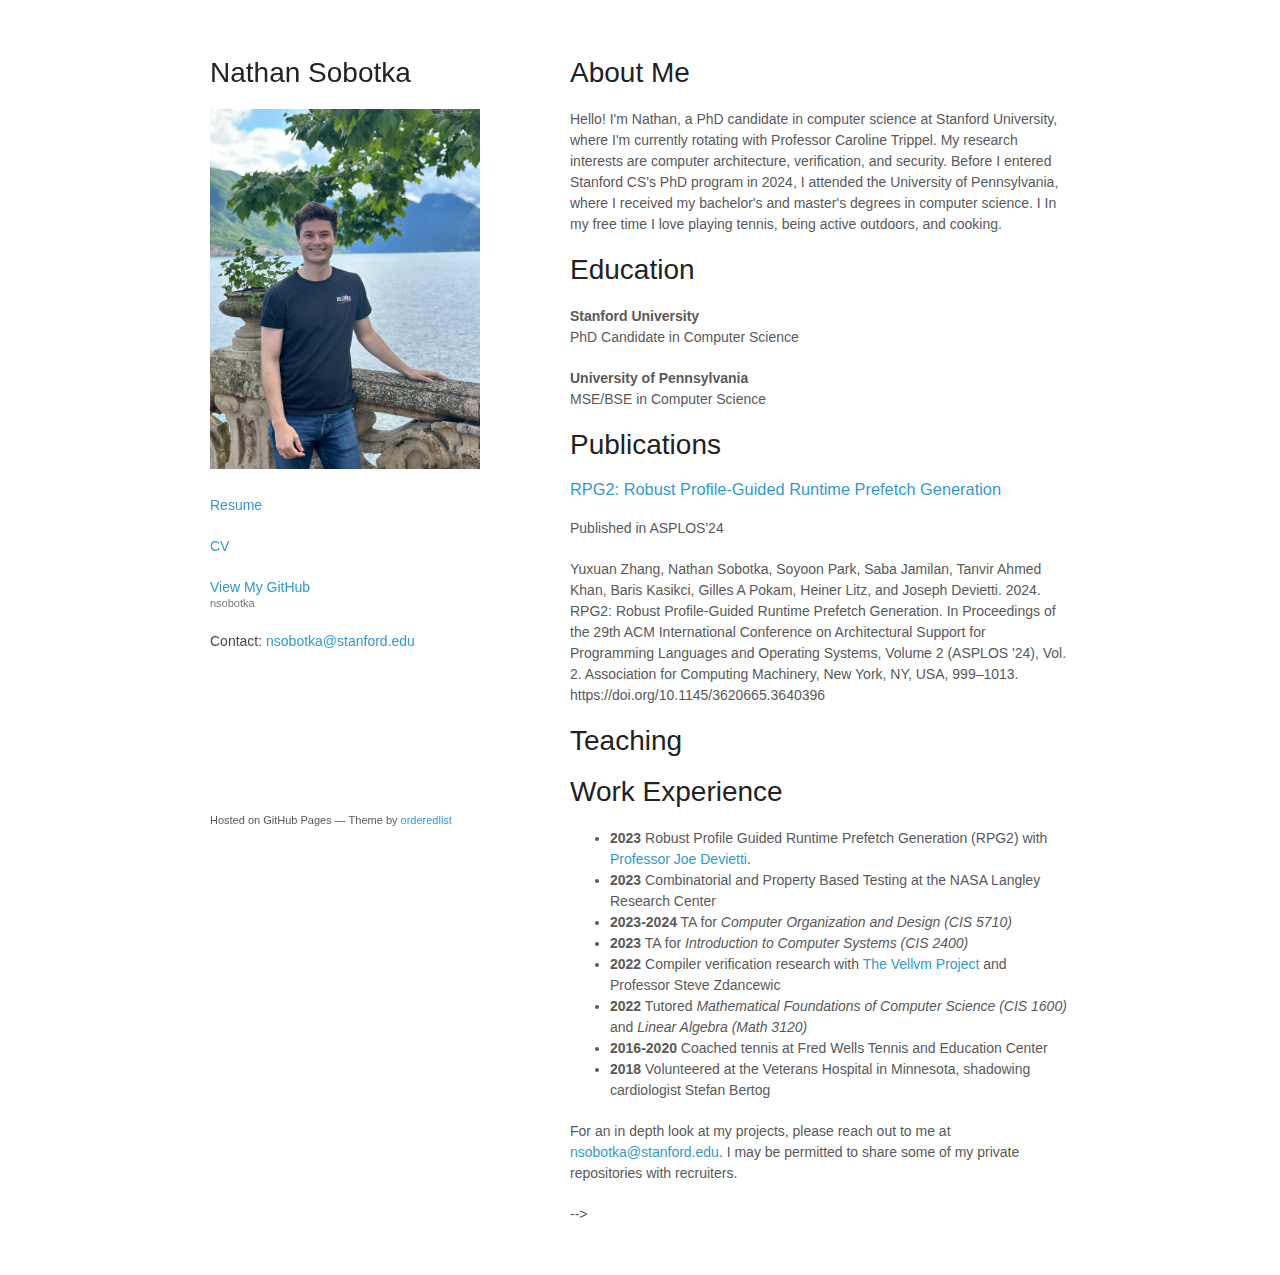
==== index.html @ a86ad49d "Update index.html" ====
<!doctype html>
<html>
  <head>
    
<!--     Example on how to format pages: https://cablanc.github.io/index.html -->
    
    <meta charset="utf-8">
    <meta http-equiv="X-UA-Compatible" content="chrome=1">
    <meta name="description" content="Developer | Personal Website">
    <meta name="keywords" content="Nathan Sobotka, Computer Science, PL, Programming Languages, UPenn, Programmer, Nathan, Sobotka, Coding, Research">
    <meta name="author" content="Nathan Sobotka">
    <meta name="google-site-verification" content="Agy_Vtsr8vdf1ypIZ7sLUDuXt4aluddeTQwLoQP4Ubs" />
    <title>Nathan Sobotka</title>

    <link rel="stylesheet" href="stylesheets/styles.css">
    <link rel="stylesheet" href="stylesheets/pygment_trac.css">
    <meta name="viewport" content="width=device-width">
    <!--[if lt IE 9]>
    <script src="//html5shiv.googlecode.com/svn/trunk/html5.js"></script>
    <![endif]-->
  </head>
  <body>
    <div class="wrapper">
      <header>
        <h1>Nathan Sobotka</h1>
          <img src="https://nsobotka.github.io/Website_Self_Pic.jpg" alt="Image of myself">
          <p></p>
        <h4><a href="Nathan_Sobotka_Resume.pdf" target="_blank">Resume</a></h4>
        <h4><a href="Nathan_Sobotka_CV.pdf" target="_blank">CV</a></h4>
        <p class="view"><a href="https://github.com/nsobotka" target="_blank">View My GitHub <small>nsobotka</small></a></p>
        <h4>Contact: <a href="mailto:nsobotka@stanford.edu">nsobotka@stanford.edu</a></h4>
      </header>
      <section>
        <h1>About Me</h1>

<!--         <p><em>View the <a href="http://github.github.com/github-flavored-markdown/sample_content.html">source of this content</a>.</em></p> -->

        <p>Hello! I'm Nathan, a PhD candidate in computer science at Stanford University, where I'm currently rotating with Professor Caroline Trippel. My research interests are computer architecture, verification, and security. Before I entered Stanford CS's PhD program in 2024, I attended the University of Pennsylvania, where I received my bachelor's and master's degrees in computer science. 
          I In my free time I love playing tennis, being active outdoors, and cooking.</p>

<!--         <p>I spent summer 2023 working with <a href = "https://www.cis.upenn.edu/~devietti/" target="_blank"> Professor Joe Devietti</a> on a project called Robust Profile Guided Runtime Prefetch Generation (RPG2). 
          The project worked on dynamically inserting prefetch statements into C and C++ binaries to increase performance. RPG2 achieves of speedup of up to 2.15x. Because RPG2 is dynamic, it is capable of tuning the prefetch
          distance while the code is running, and it can turn itself off when prefetching hurts performance! 
        </p> -->

        <!-- <p>I am currently working with the <a href="https://deepspec.org/main" target="_blank">DeepSpec NSF Expedition</a>.<br>
        More specifically, I am part of the team creating <a href="https://www.cis.upenn.edu/~stevez/vellvm/" target="_blank">Vellvm</a> (Verified LLVM).</p> -->
        
<!--         <p>Additionally, I was an intern at the NASA Langley Research Center over summer 2023. There, we worked on combining static analysis with property based testing.
          Two common property-based testing techniques, randomized testing and enumeration, both have drawbacks. Randomized testing is unlikely to find rare errors, 
          while enumeration techniques are unlikely to find large inputs that cause bugs. Because of this, we created a system that uses static analysis to find 
          the constructor patterns in Haskell code, and use those patterns to inform a combinatorial testing suite. With this extra guidance, combinatorial testing
          our testing is able to find bugs other testing methodologies cannot.
        </p> -->

        <h1>Education</h1>

        <p><b>Stanford University</b><br>
            PhD Candidate in Computer Science </p>
        <p><b>University of Pennsylvania</b><br>
            MSE/BSE in Computer Science </p>


        <h1>Publications</h1>

        <h3><a href="https://dl.acm.org/doi/10.1145/3620665.3640396" target="_blank">RPG2: Robust Profile-Guided Runtime Prefetch Generation</a></h3>
        <p>Published in ASPLOS'24</p>
        <p>Yuxuan Zhang, Nathan Sobotka, Soyoon Park, Saba Jamilan, Tanvir Ahmed Khan, Baris Kasikci, Gilles A Pokam, Heiner Litz, and Joseph Devietti. 2024. RPG2: Robust Profile-Guided Runtime Prefetch Generation. In Proceedings of the 29th ACM International Conference on Architectural Support for Programming Languages and Operating Systems, Volume 2 (ASPLOS '24), Vol. 2. Association for Computing Machinery, New York, NY, USA, 999–1013. https://doi.org/10.1145/3620665.3640396</p>

        <h1>Teaching</h1>

        <h1>Work Experience</h1>
        
        <ul>
          <li><b>2023</b> Robust Profile Guided Runtime Prefetch Generation (RPG2) with <a href = "https://www.cis.upenn.edu/~devietti/" target="_blank"> Professor Joe Devietti</a>. </li>
          <li><b>2023</b> Combinatorial and Property Based Testing at the NASA Langley Research Center </li>
          <li><b>2023-2024</b> TA for <i>Computer Organization and Design (CIS 5710)</i> </li>
          <li><b>2023</b> TA for <i>Introduction to Computer Systems (CIS 2400)</i> </li>
          <li><b>2022</b> Compiler verification research with <a href="https://www.cis.upenn.edu/~stevez/vellvm/" target="_blank"> The Vellvm Project </a> and Professor Steve Zdancewic </li>
          <li><b>2022</b> Tutored <i>Mathematical Foundations of Computer Science (CIS 1600)</i> and <i>Linear Algebra (Math 3120)</i> </li>
          <li><b>2016-2020</b> Coached tennis at Fred Wells Tennis and Education Center</li>
          <li><b>2018</b> Volunteered at the Veterans Hospital in Minnesota, shadowing cardiologist Stefan Bertog</li>
        </ul>
        
<!--         <h1>Projects</h1>

        <ul>
          <li><b>RPG2:</b> I worked on the Robust Profile Guided Runtime Prefetch Generation (RPG2) under Professor Joe Devietti. In this project we dynamically inserted prefetch statements into binaries. Inserting prefetch statements is an extremely difficult task, that varies widely based on program, input, and machine. Therefore, dynamic insertion has a few advantages over static, including the ability to tune the prefetch distance and stop prefetching should it hurt performance. I worked on testing speedup, IPC, MPKI, dynamic instruction count, and more, all across 7 different benchmarks while comparing the results to past work. Additionally, I worked on the search algorithm RPG2 uses to find the optimal prefetch distance. </li>
          <li><b>NASA:</b> As a NASA intern in combinatorial and property based testing, one partner and I reviewed multiple academic academic papers in the field of automated testing in function programming languages. Based on our findings, we identified an area that automated testing can sometimes fail to identify, that is, programs with large and rare inputs that cause bugs. Given this information, we developed a strategy for automated testing to identify these bugs: use the function constructors to inform combinatorial testing. Because any large and rare bug is likely to be due to a specific case of a function, and therefore written into the code explicitly, our testing methology will be able to identify these bugs.</li>
          <li><a href="https://www.cis.upenn.edu/~stevez/vellvm/" target="_blank">The Vellvm Project.</a> I was part of the team working on the memory model of the Vellvm Project, where I worked under Professor Steve Zdancewic. The project is available at <a href="https://github.com/vellvm" target="_blank">https://github.com/vellvm</a>. I worked on testing the memory model by writing unit tests in LLVM, automated tests in QuickChick, and writing proofs using the Coq Proof Assistant. Additionally, I worked on a creating public Monad library for Coq, where we defined and proved the monad laws and other fundamental theorems about the list, state, error, CPS, and free monads, among others.</li>
          <li><b>CIS 5550 at UPenn:</b> I developed my own search engine completely from scratch in Java. This included implementing my own webserver, key value store, and my own version of Apache spark to maximize parallelizability. On top of these foundational programs, this project included building a crawler complete with optimizations to avoid spider traps and crawl a healthy variety of pages, an indexer to compute pagerank and tf / idf values, and a frontend to display the results. The search engine was hosted on Amazon AWS, and had over 125 thousand results that could be displayed to users. </li>
          <li><b>CIS 3800 at UPenn:</b> I built an operating system in C. My portion of the project included creating the scheduler, complete with priority scheduling, blocking and sleeping, and context switching to optimize CPU utilization. I also integrated it with a custom built FAT file system and my own shell (with pipelining and background processes), complete with approximately 15-20 runnable commands. </li>
          <li><b>CIS 4710 at UPenn:</b> I implemented and tested a two way five stage superscalar pipelined processor in Verilog. It was tested using a benchmark of 1.8 million tests, and was fully functional. The processor also had all commands, including branching and memory operations. I am now a TA for the course. </li>
          <li><b>CIS 4600 at UPenn:</b> I created a playable version of Minecraft in C++. The game included functional player physics, multithreading and efficient terrain generation, as well as infinite terrain generation. It also includes many aesthetic features, such as shadow mapping, block animation, and Turing-complete redstone.</li>
<!--           <li><a href="https://github.com/nsobotka/Waffler" target="_blank">Waffler.</a> The Waffler is one of the many Wordle spinoffs, where every board is solvable in 10 moves. This project is an optimal Waffle solver, capable of determining the optimal solution to every daily Waffle. It also includes the ability to play unlimited boards, restart games, and try out the official daily waffle without fear of failure. Visit the <a href="https://wafflegame.net" target="_blank"> Waffle Game</a> to see and play the official game. Credit to <a href="https://twitter.com/thatwafflegame" target="_blank">@thatwafflegame</a> for the game concept.</li> -->
        </ul>

        <p>For an in depth look at my projects, please reach out to me at <a href="mailto:nsobotka@stanford.edu">nsobotka@stanford.edu</a>. I may be permitted to share some of my private repositories with recruiters. </p>
         -->
<!--         <h2>Coursework</h2>

        <ul> 
          <li> CIS 6010: Advanced Topics in Computer Architecture</li>
          <li> CIS 5590: Programming and Problem Solving</li>
          <li> CIS 5550: Internet and Web Systems</li>
          <li> CIS 5470: Software Analysis</li>
          <li> CIS 5230: Ethical Algorithm Design</li>
          <li> CIS 5210: Artificial Intelligence</li>
          <li> CIS 5190: Machine Learning</li>
          <li> CIS 5110: Theory of Computation</li>
          <li> CIS 4710: Computer Organization and Design</li>
          <li> CIS 4600: Interactive Computer Graphics</li>
          <li> CIS 4500: Database and Information Systems</li>
          <li> CIS 3990: Human Computer Interaction</li>
          <li> CIS 3800: Computer Operating Systems</li>
          <li> CIS 3200: Introduction to Algorithms</li>
          <li> CIS 2620: Automata, Computability, and Complexity</li>
          <li> CIS 2400: Introduction to Computer Systems</li>
          <li> CIS 1920: Python Programming</li>
          <li> CIS 1600: Mathematical Foundations of Computer Science</li>
          <li> CIS 1210: Programming Languages and Techniques II</li>
          <li> CIS 1200: Programming Languages and Techniques I</li>
          <li> ESE 3010: Engineering Probability</li>
          <li> MATH 3120: Linear Algebra</li>
          <li> MATH 2410: Calculus, Part IV (Partial Differential Equations)</li>
          <li> MATH 2400: Calculus, Part III (Linear Algebra and Ordinary Differential Equations)</li>
          <li> MATH 1410: Calculus, Part II (Multivariable Calculus) *Placed out</li>
        </ul>
        <p>* Currently enrolled in the course.</p> 
        
        <p>More information can be found in the <a href="https://catalog.upenn.edu/courses/" target="_blank">course catalog.</a><br></p> -->

      </section>
      <footer>
        <p><small>Hosted on GitHub Pages &mdash; Theme by <a href="https://github.com/orderedlist">orderedlist</a></small></p>
      </footer>
    </div>
    <script src="javascripts/scale.fix.js"></script>
  </body>
</html>
---- stylesheets/styles.css ----
body {
  background-color: #fff;
  padding:50px;
  font: 14px/1.5 -apple-system, BlinkMacSystemFont, "Segoe UI", Roboto, Oxygen, Ubuntu, Cantarell, "Fira Sans", "Droid Sans", "Helvetica Neue", Arial, sans-serif, "Apple Color Emoji", "Segoe UI Emoji", "Segoe UI Symbol";
  color:#595959;
  font-weight:400;
}

h1, h2, h3, h4, h5, h6 {
  color:#222;
  margin:0 0 20px;
}

p, ul, ol, table, pre, dl {
  margin:0 0 20px;
}

h1, h2, h3 {
  line-height:1.1;
}

h1 {
  font-size:28px;
  font-weight: 500;
}

h2 {
  color:#393939;
  font-weight: 500;
}

h3, h4, h5, h6 {
  color:#494949;
  font-weight: 500;
}

a {
  color:#39c;
  text-decoration:none;
}

a:hover {
  color:#069;
}

a small {
  font-size:11px;
  color:#777;
  margin-top:-0.3em;
  display:block;
}

a:hover small {
  color:#777;
}

.wrapper {
  width:860px;
  margin:0 auto;
}

blockquote {
  border-left:1px solid #e5e5e5;
  margin:0;
  padding:0 0 0 20px;
  font-style:italic;
}

code, pre {
  font-family:Monaco, Bitstream Vera Sans Mono, Lucida Console, Terminal, Consolas, Liberation Mono, DejaVu Sans Mono, Courier New, monospace;
  color:#333;
}

pre {
  padding:8px 15px;
  background: #f8f8f8;
  border-radius:5px;
  border:1px solid #e5e5e5;
  overflow-x: auto;
}

table {
  width:100%;
  border-collapse:collapse;
}

th, td {
  text-align:left;
  padding:5px 10px;
  border-bottom:1px solid #e5e5e5;
}

dt {
  color:#444;
  font-weight:500;
}

th {
  color:#444;
}

img {
  max-width:100%;
}

header {
  width:270px;
  float:left;
  position:fixed;
  -webkit-font-smoothing:subpixel-antialiased;
}

header ul {
  list-style:none;
  height:40px;
  padding:0;
  background: #f4f4f4;
  border-radius:5px;
  border:1px solid #e0e0e0;
  width:270px;
}

header li {
  width:89px;
  float:left;
  border-right:1px solid #e0e0e0;
  height:40px;
}

header li:first-child a {
  border-radius:5px 0 0 5px;
}

header li:last-child a {
  border-radius:0 5px 5px 0;
}

header ul a {
  line-height:1;
  font-size:11px;
  color:#999;
  display:block;
  text-align:center;
  padding-top:6px;
  height:34px;
}

header ul a:hover {
  color:#999;
}

header ul a:active {
  background-color:#f0f0f0;
}

strong {
  color:#222;
  font-weight:500;
}

header ul li + li + li {
  border-right:none;
  width:89px;
}

header ul a strong {
  font-size:14px;
  display:block;
  color:#222;
}

section {
  width:500px;
  float:right;
  padding-bottom:50px;
}

small {
  font-size:11px;
}

hr {
  border:0;
  background:#e5e5e5;
  height:1px;
  margin:0 0 20px;
}

footer {
  width:270px;
  float:left;
  position:fixed;
  bottom:50px;
  -webkit-font-smoothing:subpixel-antialiased;
}

@media print, screen and (max-width: 960px) {

  div.wrapper {
    width:auto;
    margin:0;
  }

  header, section, footer {
    float:none;
    position:static;
    width:auto;
  }

  header {
    padding-right:320px;
  }

  section {
    border:1px solid #e5e5e5;
    border-width:1px 0;
    padding:20px 0;
    margin:0 0 20px;
  }

  header a small {
    display:inline;
  }

  header ul {
    position:absolute;
    right:50px;
    top:52px;
  }
}

@media print, screen and (max-width: 720px) {
  body {
    word-wrap:break-word;
  }

  header {
    padding:0;
  }

  header ul, header p.view {
    position:static;
  }

  pre, code {
    word-wrap:normal;
  }
}

@media print, screen and (max-width: 480px) {
  body {
    padding:15px;
  }

  header ul {
    width:99%;
  }

  header li, header ul li + li + li {
    width:33%;
  }
}

@media print {
  body {
    padding:0.4in;
    font-size:12pt;
    color:#444;
  }
}
---- stylesheets/pygment_trac.css ----
.highlight  { background: #ffffff; }
.highlight .c { color: #999988; font-style: italic } /* Comment */
.highlight .err { color: #a61717; background-color: #e3d2d2 } /* Error */
.highlight .k { font-weight: bold } /* Keyword */
.highlight .o { font-weight: bold } /* Operator */
.highlight .cm { color: #999988; font-style: italic } /* Comment.Multiline */
.highlight .cp { color: #999999; font-weight: bold } /* Comment.Preproc */
.highlight .c1 { color: #999988; font-style: italic } /* Comment.Single */
.highlight .cs { color: #999999; font-weight: bold; font-style: italic } /* Comment.Special */
.highlight .gd { color: #000000; background-color: #ffdddd } /* Generic.Deleted */
.highlight .gd .x { color: #000000; background-color: #ffaaaa } /* Generic.Deleted.Specific */
.highlight .ge { font-style: italic } /* Generic.Emph */
.highlight .gr { color: #aa0000 } /* Generic.Error */
.highlight .gh { color: #999999 } /* Generic.Heading */
.highlight .gi { color: #000000; background-color: #ddffdd } /* Generic.Inserted */
.highlight .gi .x { color: #000000; background-color: #aaffaa } /* Generic.Inserted.Specific */
.highlight .go { color: #888888 } /* Generic.Output */
.highlight .gp { color: #555555 } /* Generic.Prompt */
.highlight .gs { font-weight: bold } /* Generic.Strong */
.highlight .gu { color: #800080; font-weight: bold; } /* Generic.Subheading */
.highlight .gt { color: #aa0000 } /* Generic.Traceback */
.highlight .kc { font-weight: bold } /* Keyword.Constant */
.highlight .kd { font-weight: bold } /* Keyword.Declaration */
.highlight .kn { font-weight: bold } /* Keyword.Namespace */
.highlight .kp { font-weight: bold } /* Keyword.Pseudo */
.highlight .kr { font-weight: bold } /* Keyword.Reserved */
.highlight .kt { color: #445588; font-weight: bold } /* Keyword.Type */
.highlight .m { color: #009999 } /* Literal.Number */
.highlight .s { color: #d14 } /* Literal.String */
.highlight .na { color: #008080 } /* Name.Attribute */
.highlight .nb { color: #0086B3 } /* Name.Builtin */
.highlight .nc { color: #445588; font-weight: bold } /* Name.Class */
.highlight .no { color: #008080 } /* Name.Constant */
.highlight .ni { color: #800080 } /* Name.Entity */
.highlight .ne { color: #990000; font-weight: bold } /* Name.Exception */
.highlight .nf { color: #990000; font-weight: bold } /* Name.Function */
.highlight .nn { color: #555555 } /* Name.Namespace */
.highlight .nt { color: #000080 } /* Name.Tag */
.highlight .nv { color: #008080 } /* Name.Variable */
.highlight .ow { font-weight: bold } /* Operator.Word */
.highlight .w { color: #bbbbbb } /* Text.Whitespace */
.highlight .mf { color: #009999 } /* Literal.Number.Float */
.highlight .mh { color: #009999 } /* Literal.Number.Hex */
.highlight .mi { color: #009999 } /* Literal.Number.Integer */
.highlight .mo { color: #009999 } /* Literal.Number.Oct */
.highlight .sb { color: #d14 } /* Literal.String.Backtick */
.highlight .sc { color: #d14 } /* Literal.String.Char */
.highlight .sd { color: #d14 } /* Literal.String.Doc */
.highlight .s2 { color: #d14 } /* Literal.String.Double */
.highlight .se { color: #d14 } /* Literal.String.Escape */
.highlight .sh { color: #d14 } /* Literal.String.Heredoc */
.highlight .si { color: #d14 } /* Literal.String.Interpol */
.highlight .sx { color: #d14 } /* Literal.String.Other */
.highlight .sr { color: #009926 } /* Literal.String.Regex */
.highlight .s1 { color: #d14 } /* Literal.String.Single */
.highlight .ss { color: #990073 } /* Literal.String.Symbol */
.highlight .bp { color: #999999 } /* Name.Builtin.Pseudo */
.highlight .vc { color: #008080 } /* Name.Variable.Class */
.highlight .vg { color: #008080 } /* Name.Variable.Global */
.highlight .vi { color: #008080 } /* Name.Variable.Instance */
.highlight .il { color: #009999 } /* Literal.Number.Integer.Long */

.type-csharp .highlight .k { color: #0000FF }
.type-csharp .highlight .kt { color: #0000FF }
.type-csharp .highlight .nf { color: #000000; font-weight: normal }
.type-csharp .highlight .nc { color: #2B91AF }
.type-csharp .highlight .nn { color: #000000 }
.type-csharp .highlight .s { color: #A31515 }
.type-csharp .highlight .sc { color: #A31515 }
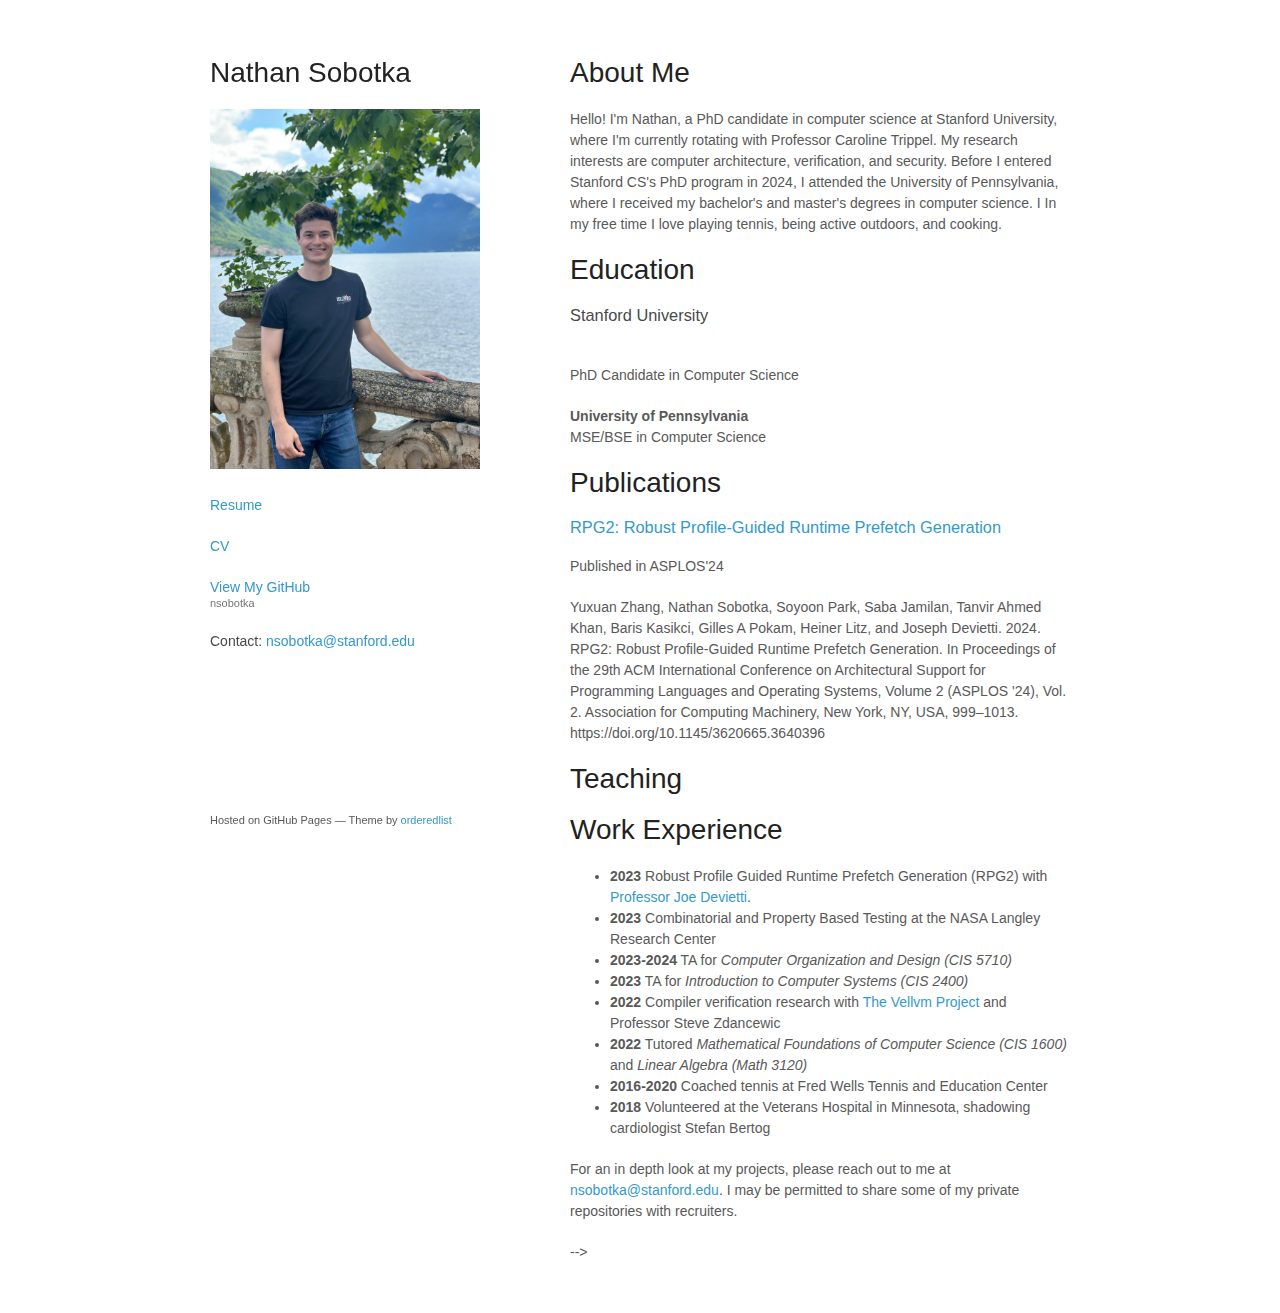
==== commit 9751248f: "Update index.html" ====
--- a/index.html
+++ b/index.html
@@ -55,8 +55,8 @@
 
         <h1>Education</h1>
 
-        <p><b>Stanford University</b><br>
-            PhD Candidate in Computer Science </p>
+        <h3>Stanford University</h3><br>
+            <p>PhD Candidate in Computer Science </p>
         <p><b>University of Pennsylvania</b><br>
             MSE/BSE in Computer Science </p>
 
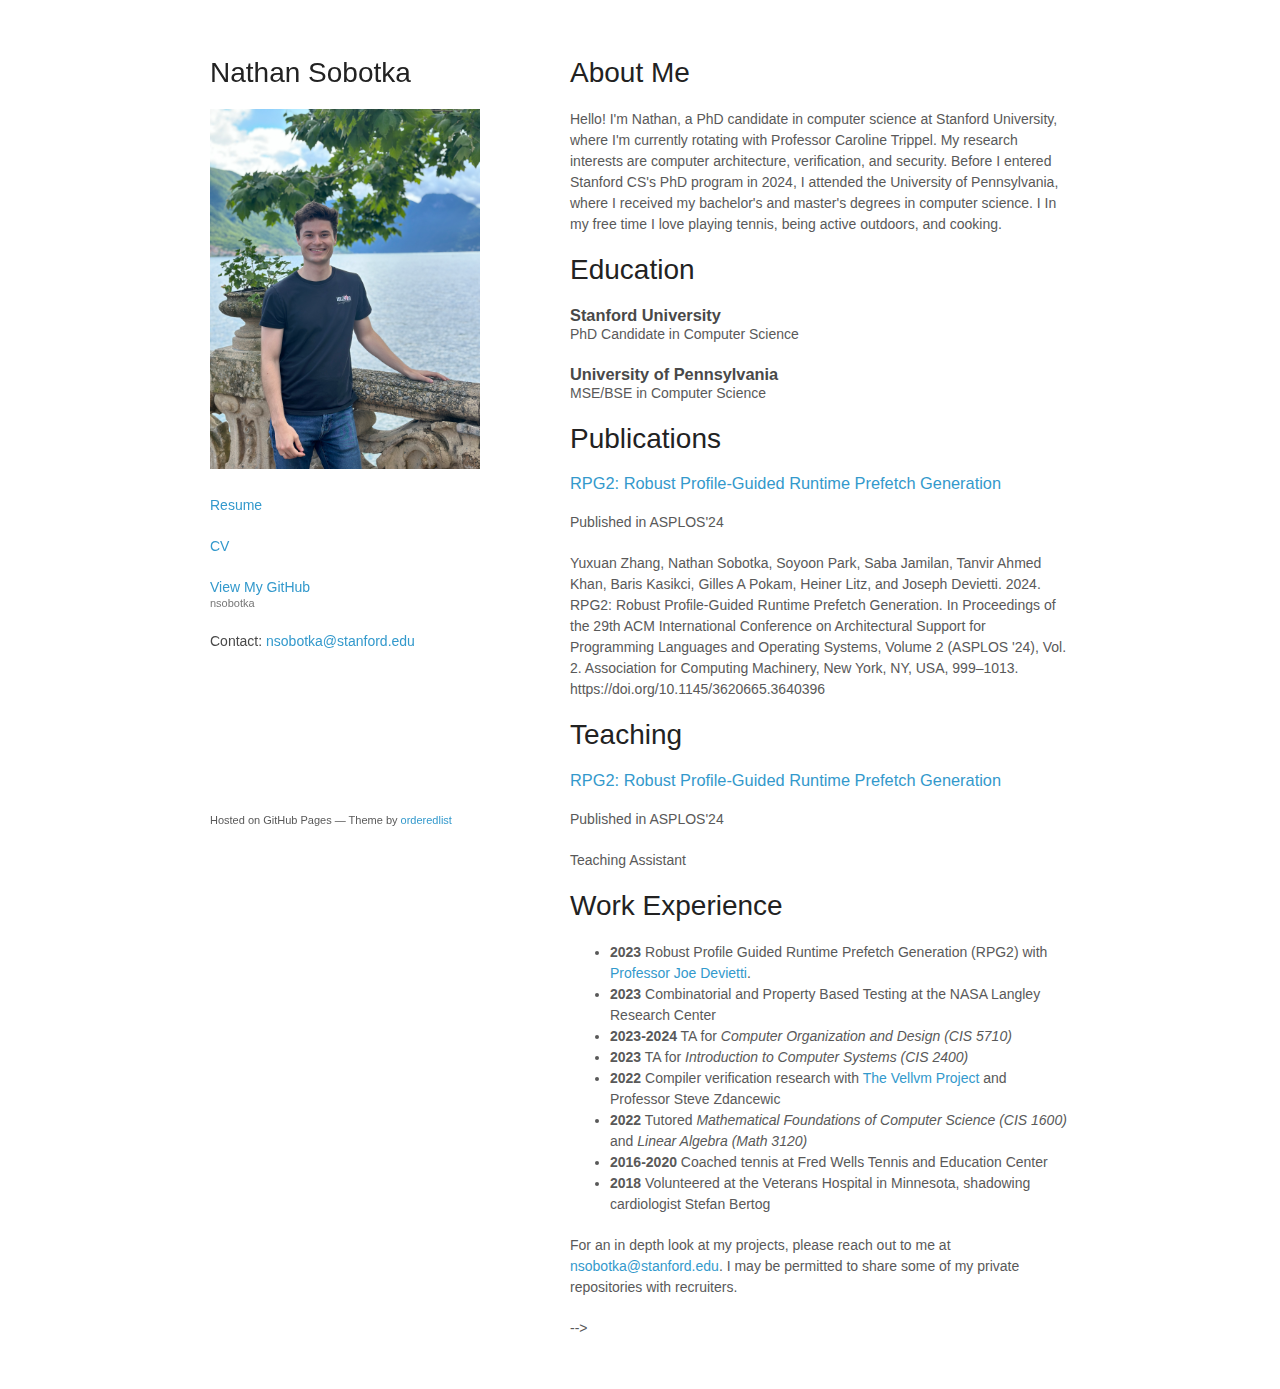
==== commit abde6c7e: "Update index.html" ====
--- a/index.html
+++ b/index.html
@@ -55,10 +55,14 @@
 
         <h1>Education</h1>
 
-        <h3>Stanford University</h3><br>
+<!--         <p><b>Stanford University</b><br>
             <p>PhD Candidate in Computer Science </p>
         <p><b>University of Pennsylvania</b><br>
-            MSE/BSE in Computer Science </p>
+            MSE/BSE in Computer Science </p> -->
+        <h3 style="margin: 0;"><b>Stanford University</b></h3>
+        <p>PhD Candidate in Computer Science</p>
+        <h3 style="margin: 0;"><b>University of Pennsylvania</b></h3>
+        <p>MSE/BSE in Computer Science</p>
 
 
         <h1>Publications</h1>
@@ -68,6 +72,10 @@
         <p>Yuxuan Zhang, Nathan Sobotka, Soyoon Park, Saba Jamilan, Tanvir Ahmed Khan, Baris Kasikci, Gilles A Pokam, Heiner Litz, and Joseph Devietti. 2024. RPG2: Robust Profile-Guided Runtime Prefetch Generation. In Proceedings of the 29th ACM International Conference on Architectural Support for Programming Languages and Operating Systems, Volume 2 (ASPLOS '24), Vol. 2. Association for Computing Machinery, New York, NY, USA, 999–1013. https://doi.org/10.1145/3620665.3640396</p>
 
         <h1>Teaching</h1>
+
+        <h3><a href="https://dl.acm.org/doi/10.1145/3620665.3640396" target="_blank">RPG2: Robust Profile-Guided Runtime Prefetch Generation</a></h3>
+        <p>Published in ASPLOS'24</p>
+        <p>Teaching Assistant</p>
 
         <h1>Work Experience</h1>
         
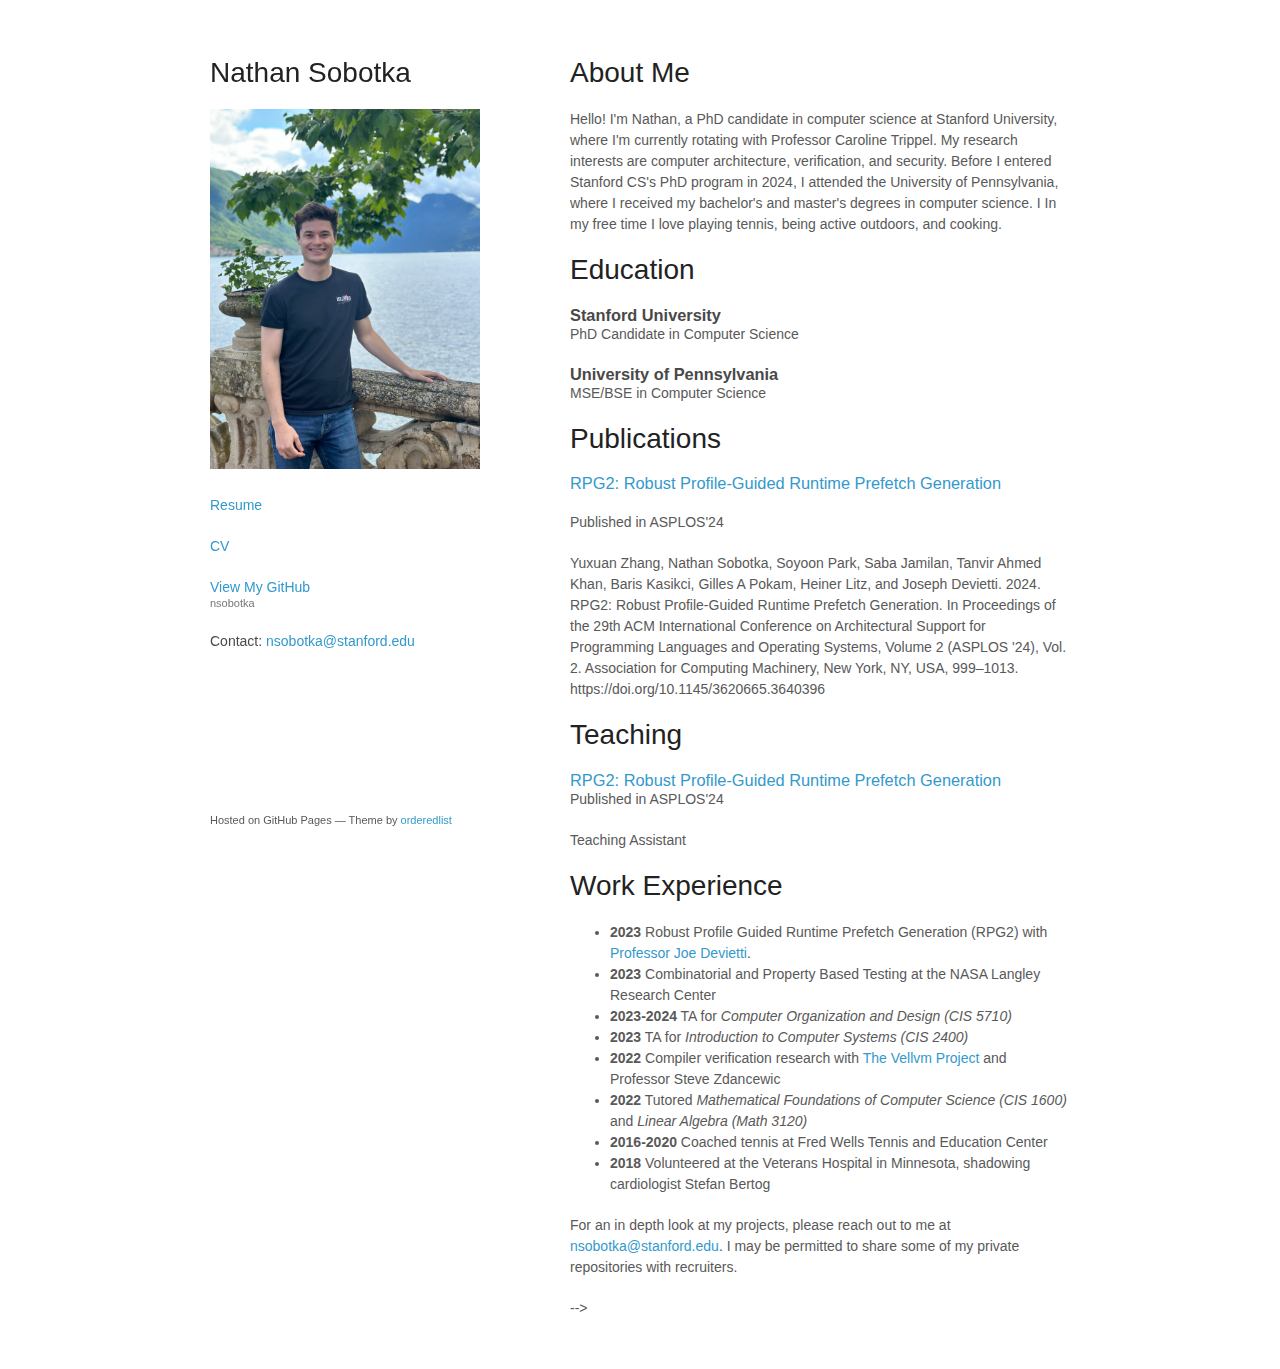
==== commit ab3ece29: "Update index.html" ====
--- a/index.html
+++ b/index.html
@@ -55,10 +55,6 @@
 
         <h1>Education</h1>
 
-<!--         <p><b>Stanford University</b><br>
-            <p>PhD Candidate in Computer Science </p>
-        <p><b>University of Pennsylvania</b><br>
-            MSE/BSE in Computer Science </p> -->
         <h3 style="margin: 0;"><b>Stanford University</b></h3>
         <p>PhD Candidate in Computer Science</p>
         <h3 style="margin: 0;"><b>University of Pennsylvania</b></h3>
@@ -73,7 +69,11 @@
 
         <h1>Teaching</h1>
 
-        <h3><a href="https://dl.acm.org/doi/10.1145/3620665.3640396" target="_blank">RPG2: Robust Profile-Guided Runtime Prefetch Generation</a></h3>
+        <h3 style="margin: 0;">
+          <a href="https://dl.acm.org/doi/10.1145/3620665.3640396" target="_blank">
+            RPG2: Robust Profile-Guided Runtime Prefetch Generation
+          </a>
+        </h3>
         <p>Published in ASPLOS'24</p>
         <p>Teaching Assistant</p>
 
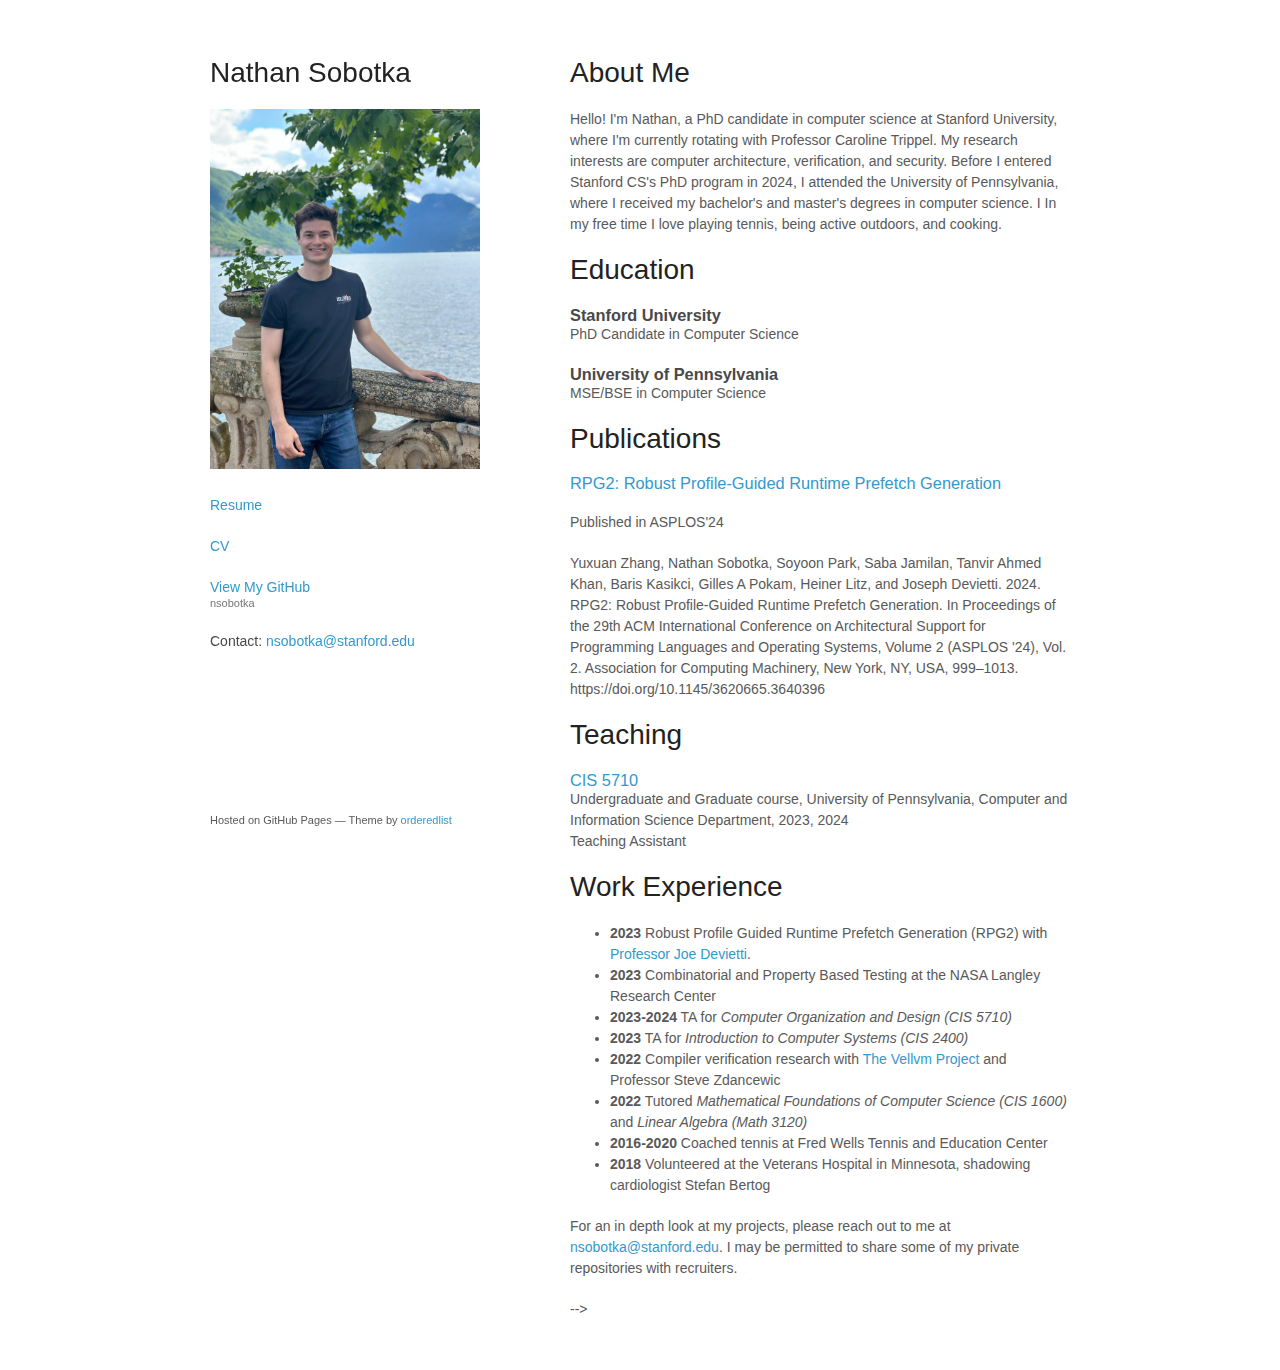
==== commit 4fd3ec98: "Update index.html" ====
--- a/index.html
+++ b/index.html
@@ -70,12 +70,12 @@
         <h1>Teaching</h1>
 
         <h3 style="margin: 0;">
-          <a href="https://dl.acm.org/doi/10.1145/3620665.3640396" target="_blank">
-            RPG2: Robust Profile-Guided Runtime Prefetch Generation
+          <a href="https://www.cis.upenn.edu/~cis5710/current/" target="_blank">
+            CIS 5710
           </a>
         </h3>
-        <p>Published in ASPLOS'24</p>
-        <p>Teaching Assistant</p>
+        <p style="margin-bottom: 0;">Undergraduate and Graduate course, University of Pennsylvania, Computer and Information Science Department, 2023, 2024</p>
+        <p style="margin-top: 0;">Teaching Assistant</p>
 
         <h1>Work Experience</h1>
         
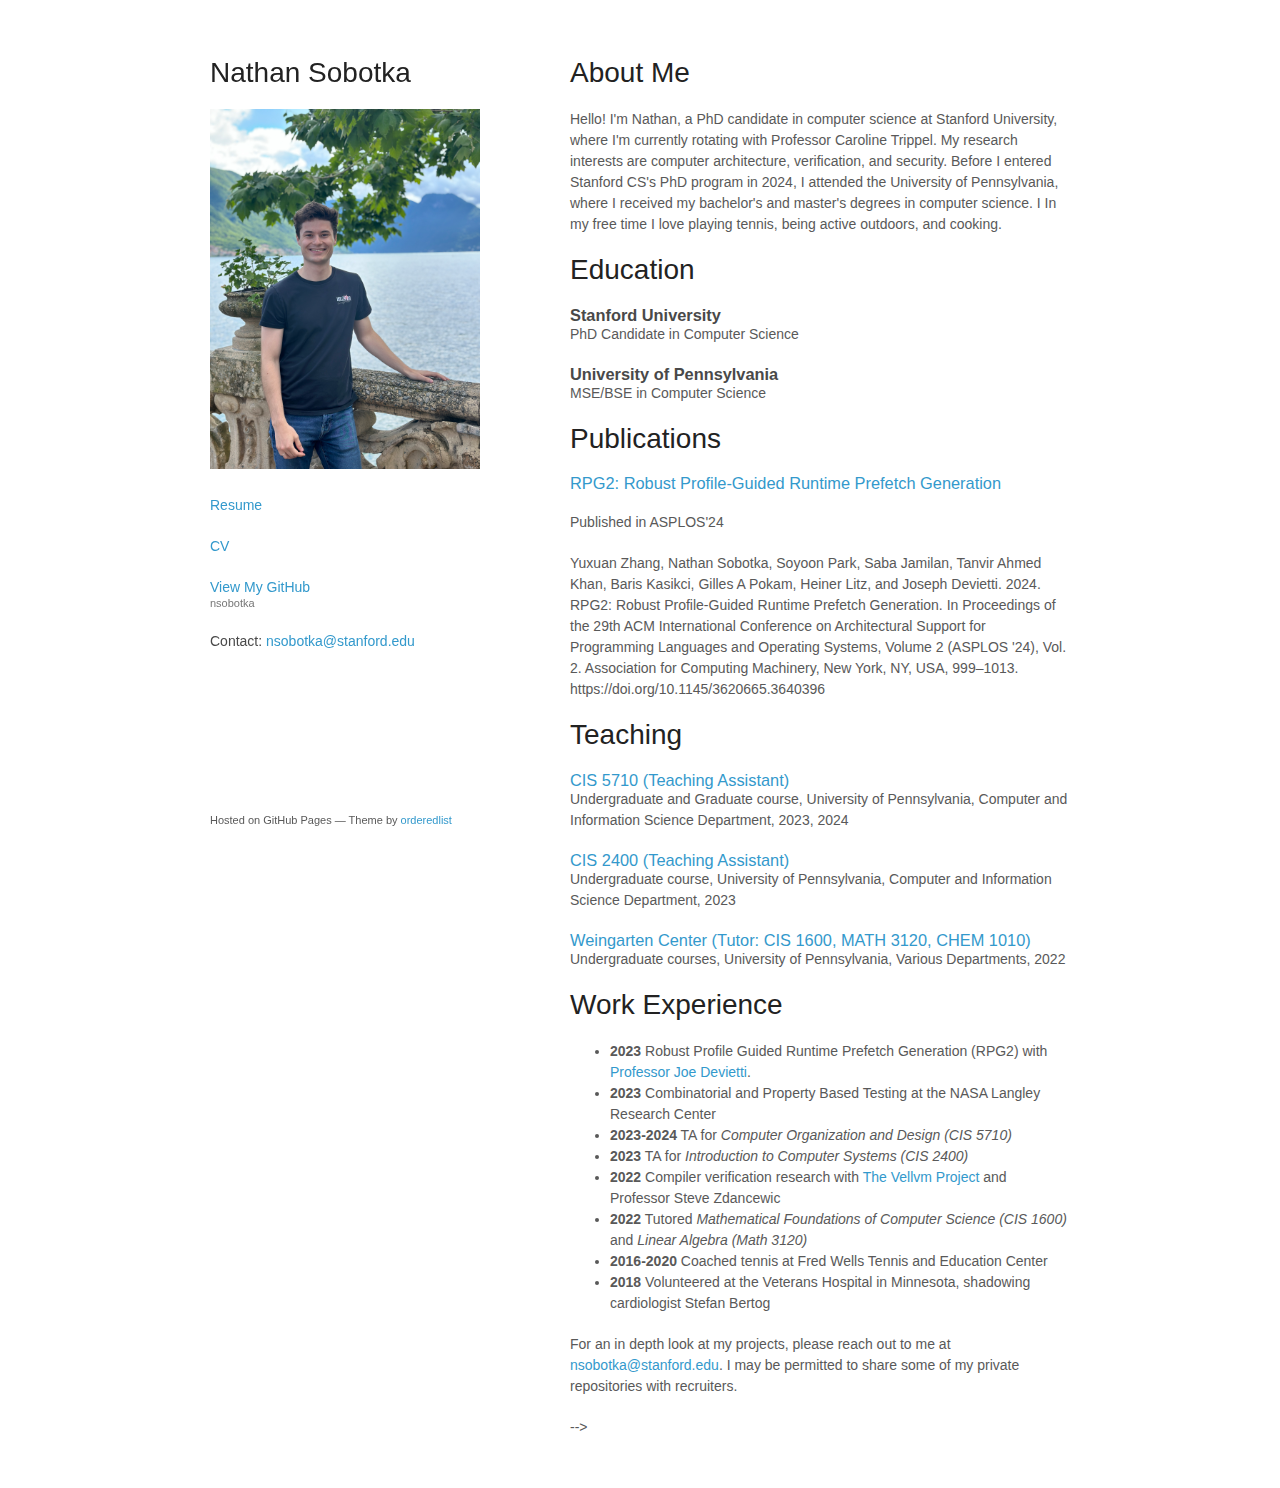
==== commit af4fa803: "Update index.html" ====
--- a/index.html
+++ b/index.html
@@ -71,11 +71,24 @@
 
         <h3 style="margin: 0;">
           <a href="https://www.cis.upenn.edu/~cis5710/current/" target="_blank">
-            CIS 5710
+            CIS 5710 (Teaching Assistant)
           </a>
         </h3>
-        <p style="margin-bottom: 0;">Undergraduate and Graduate course, University of Pennsylvania, Computer and Information Science Department, 2023, 2024</p>
-        <p style="margin-top: 0;">Teaching Assistant</p>
+        <p>Undergraduate and Graduate course, University of Pennsylvania, Computer and Information Science Department, 2023, 2024</p>
+
+        <h3 style="margin: 0;">
+          <a href="https://www.seas.upenn.edu/~cis2400/current/" target="_blank">
+            CIS 2400 (Teaching Assistant)
+          </a>
+        </h3>
+        <p>Undergraduate course, University of Pennsylvania, Computer and Information Science Department, 2023</p>
+
+        <h3 style="margin: 0;">
+          <a href="https://weingartencenter.universitylife.upenn.edu/tutoring-services/" target="_blank">
+            Weingarten Center (Tutor: CIS 1600, MATH 3120, CHEM 1010)
+          </a>
+        </h3>
+        <p>Undergraduate courses, University of Pennsylvania, Various Departments, 2022</p>
 
         <h1>Work Experience</h1>
         
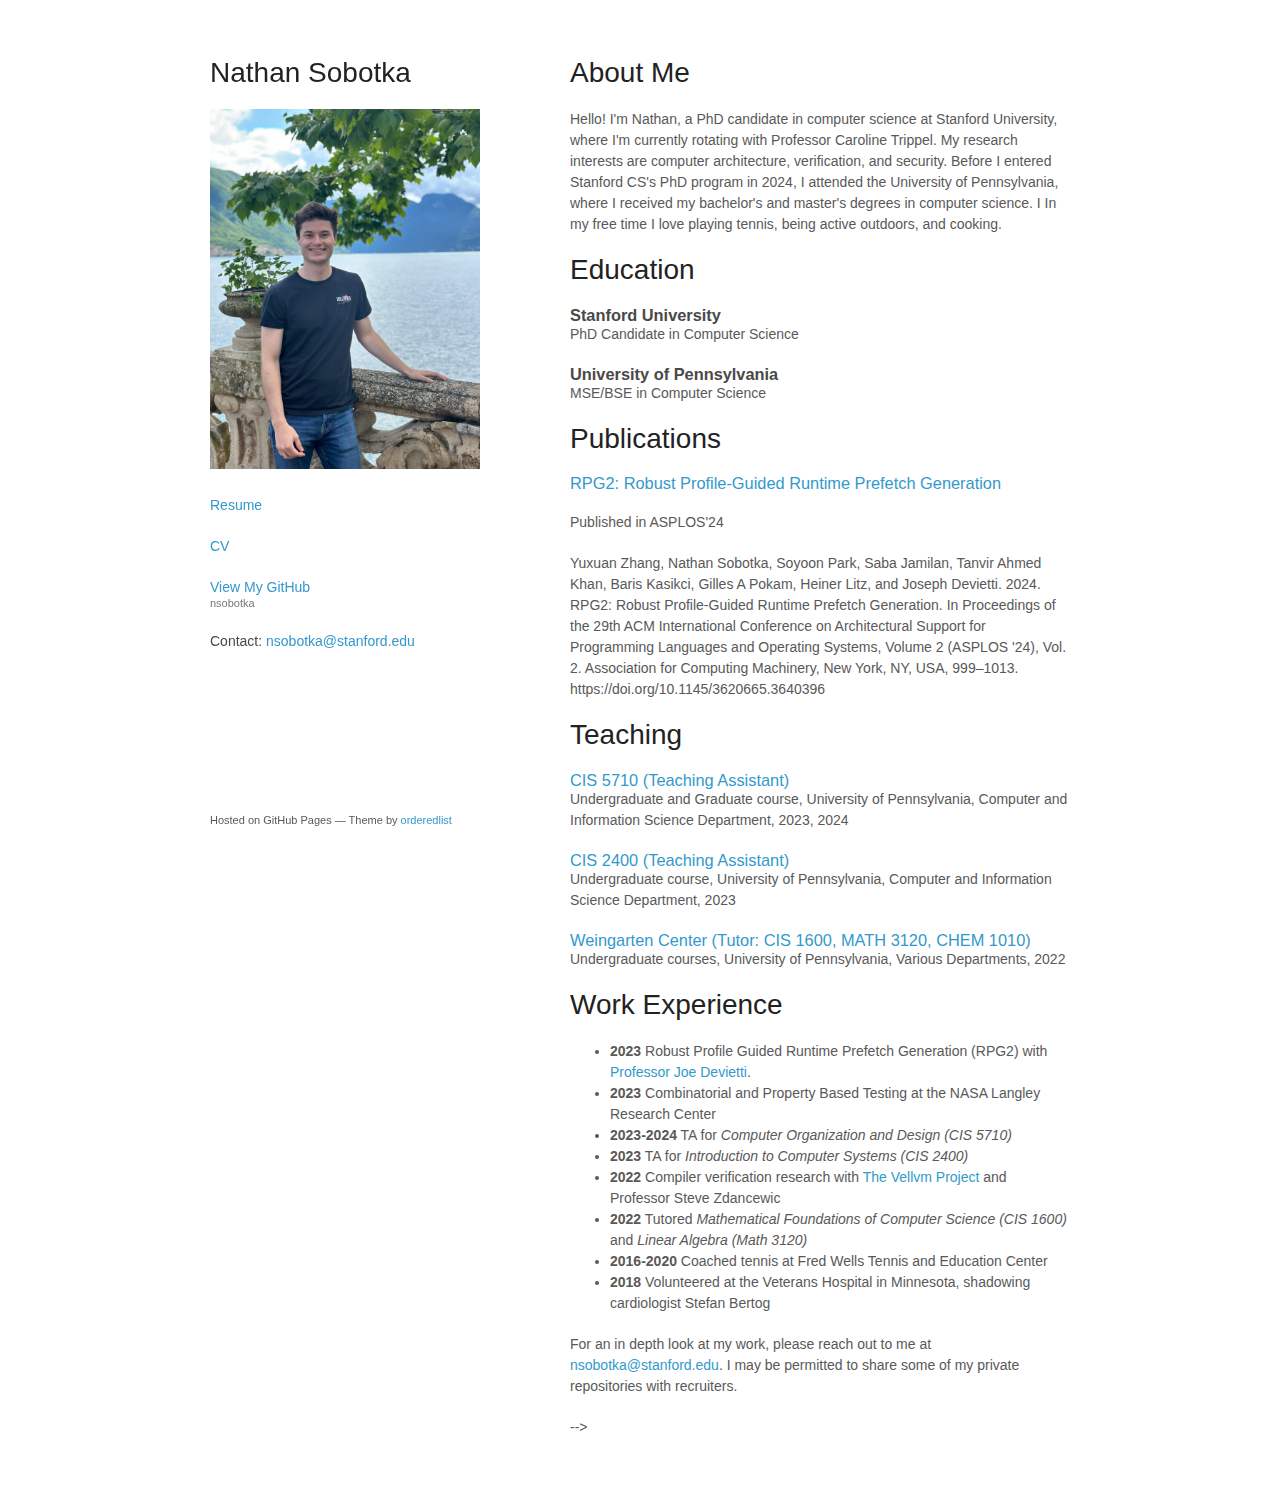
==== commit 0adf854c: "Update index.html" ====
--- a/index.html
+++ b/index.html
@@ -116,7 +116,7 @@
 <!--           <li><a href="https://github.com/nsobotka/Waffler" target="_blank">Waffler.</a> The Waffler is one of the many Wordle spinoffs, where every board is solvable in 10 moves. This project is an optimal Waffle solver, capable of determining the optimal solution to every daily Waffle. It also includes the ability to play unlimited boards, restart games, and try out the official daily waffle without fear of failure. Visit the <a href="https://wafflegame.net" target="_blank"> Waffle Game</a> to see and play the official game. Credit to <a href="https://twitter.com/thatwafflegame" target="_blank">@thatwafflegame</a> for the game concept.</li> -->
         </ul>
 
-        <p>For an in depth look at my projects, please reach out to me at <a href="mailto:nsobotka@stanford.edu">nsobotka@stanford.edu</a>. I may be permitted to share some of my private repositories with recruiters. </p>
+        <p>For an in depth look at my work, please reach out to me at <a href="mailto:nsobotka@stanford.edu">nsobotka@stanford.edu</a>. I may be permitted to share some of my private repositories with recruiters. </p>
          -->
 <!--         <h2>Coursework</h2>
 
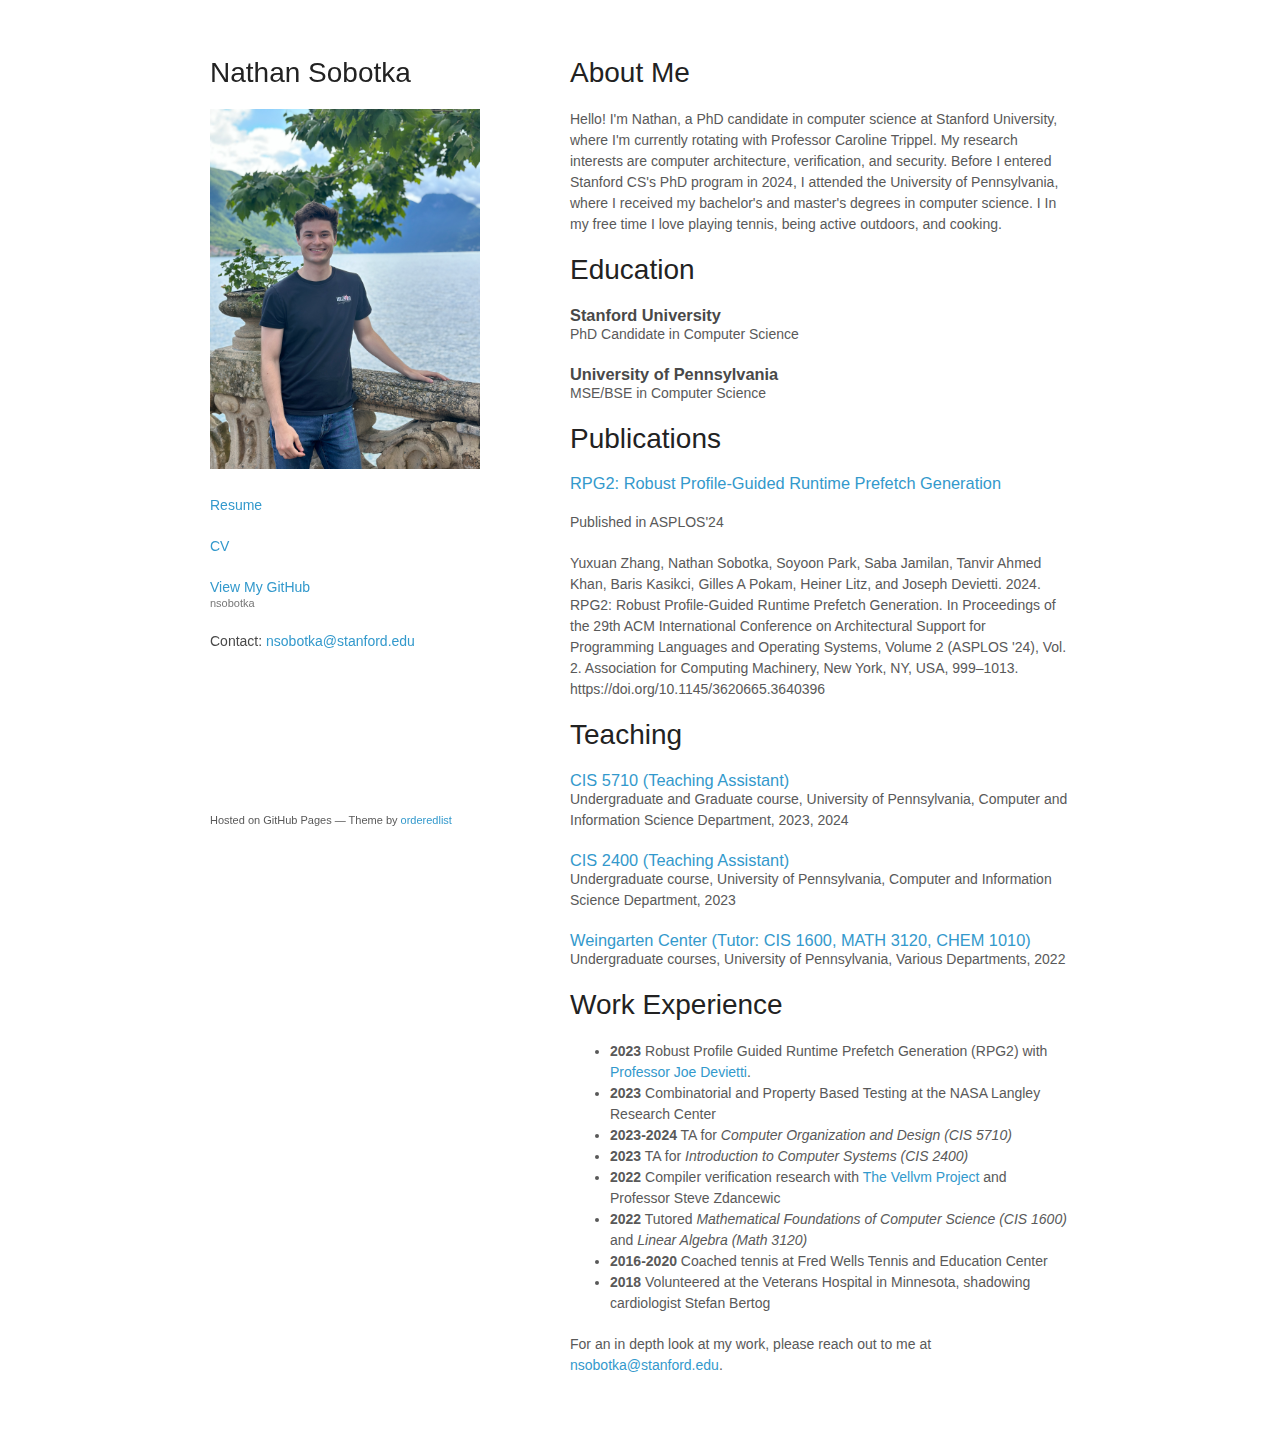
==== commit 685f5e6a: "Update index.html" ====
--- a/index.html
+++ b/index.html
@@ -116,8 +116,7 @@
 <!--           <li><a href="https://github.com/nsobotka/Waffler" target="_blank">Waffler.</a> The Waffler is one of the many Wordle spinoffs, where every board is solvable in 10 moves. This project is an optimal Waffle solver, capable of determining the optimal solution to every daily Waffle. It also includes the ability to play unlimited boards, restart games, and try out the official daily waffle without fear of failure. Visit the <a href="https://wafflegame.net" target="_blank"> Waffle Game</a> to see and play the official game. Credit to <a href="https://twitter.com/thatwafflegame" target="_blank">@thatwafflegame</a> for the game concept.</li> -->
         </ul>
 
-        <p>For an in depth look at my work, please reach out to me at <a href="mailto:nsobotka@stanford.edu">nsobotka@stanford.edu</a>. I may be permitted to share some of my private repositories with recruiters. </p>
-         -->
+        <p>For an in depth look at my work, please reach out to me at <a href="mailto:nsobotka@stanford.edu">nsobotka@stanford.edu</a>. 
 <!--         <h2>Coursework</h2>
 
         <ul> 
